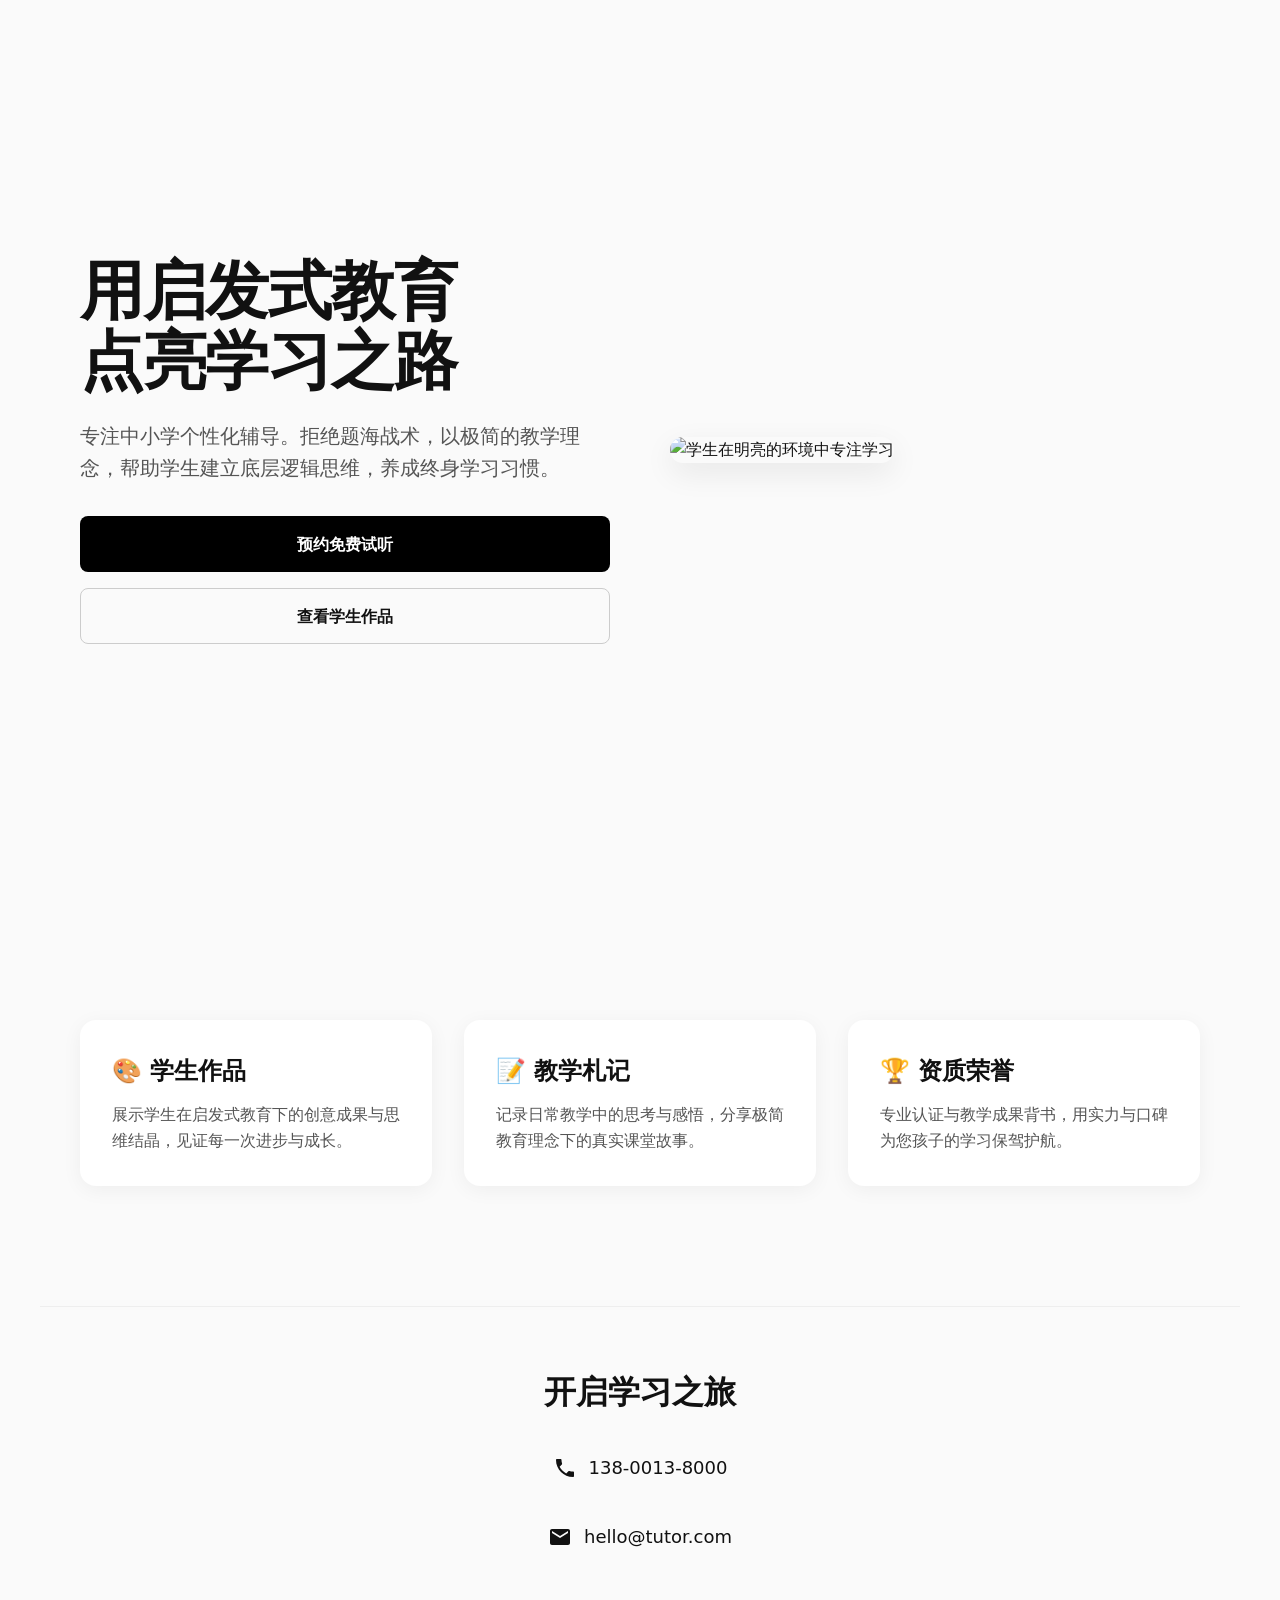
==== index.html @ 78c519bf "Update stylesheet link to use css/style.css" ====
<!DOCTYPE html>
<html lang="zh-CN">
<head>
    <meta charset="UTF-8">
    <meta name="viewport" content="width=device-width, initial-scale=1.0">
    <title>极简风家教介绍</title>
    <!-- 引入外部 CSS 文件 -->
    <link rel="stylesheet" href="css/style.css">
</head>
<body>

    <!-- 1. 首屏 Hero 区 -->
    <header class="hero">
        <div class="hero-content">
            <h1 class="hero-title">用启发式教育<br>点亮学习之路</h1>
            <p class="hero-subtitle">专注中小学个性化辅导。拒绝题海战术，以极简的教学理念，帮助学生建立底层逻辑思维，养成终身学习习惯。</p>
            <div class="cta-group">
                <a href="#contact" class="btn btn-primary">预约免费试听</a>
                <a href="#works" class="btn btn-secondary">查看学生作品</a>
            </div>
        </div>
        <div class="hero-image">
            <img src="https://images.unsplash.com/photo-1522202176988-66273c2fd55f?auto=format&fit=crop&w=800&q=80" alt="学生在明亮的环境中专注学习" loading="eager">
        </div>
    </header>

    <!-- 2. 功能区 (3个卡片) -->
    <section class="features">
        <a href="#" class="card">
            <h3>🎨 学生作品</h3>
            <p>展示学生在启发式教育下的创意成果与思维结晶，见证每一次进步与成长。</p>
        </a>
        <a href="#" class="card">
            <h3>📝 教学札记</h3>
            <p>记录日常教学中的思考与感悟，分享极简教育理念下的真实课堂故事。</p>
        </a>
        <a href="#" class="card">
            <h3>🏆 资质荣誉</h3>
            <p>专业认证与教学成果背书，用实力与口碑为您孩子的学习保驾护航。</p>
        </a>
    </section>

    <!-- 3. 底部联系方式 -->
    <footer id="contact" class="contact-footer">
        <h2>开启学习之旅</h2>
        <div class="contact-links">
            <!-- 电话一键拨打 -->
            <a href="tel:+8613800138000" class="contact-link">
                <svg viewBox="0 0 24 24"><path d="M6.62 10.79c1.44 2.83 3.76 5.14 6.59 6.59l2.2-2.2c.27-.27.67-.36 1.02-.24 1.12.37 2.33.57 3.57.57.55 0 1 .45 1 1V20c0 .55-.45 1-1 1-9.39 0-17-7.61-17-17 0-.55.45-1 1-1h3.5c.55 0 1 .45 1 1 0 1.25.2 2.45.57 3.57.11.35.03.74-.25 1.02l-2.2 2.2z"/></svg>
                138-0013-8000
            </a>
            <!-- 邮箱一键发送 -->
            <a href="mailto:hello@tutor.com" class="contact-link">
                <svg viewBox="0 0 24 24"><path d="M20 4H4c-1.1 0-1.99.9-1.99 2L2 18c0 1.1.9 2 2 2h16c1.1 0 2-.9 2-2V6c0-1.1-.9-2-2-2zm0 4l-8 5-8-5V6l8 5 8-5v2z"/></svg>
                hello@tutor.com
            </a>
        </div>
    </footer>

</body>
</html>
---- css/style.css ----
/* =========================================
   1. 全局基础与 Design Tokens
   ========================================= */
:root {
    --color-bg: #FAFAFA;
    --color-text-main: #111111;
    --color-text-sub: #555555;
    --color-cta: #000000;
    --color-cta-text: #FFFFFF;
    --max-width: 1200px;
}

* { margin: 0; padding: 0; box-sizing: border-box; }

body {
    background-color: var(--color-bg);
    color: var(--color-text-main);
    font-family: system-ui, -apple-system, BlinkMacSystemFont, 'Segoe UI', Roboto, sans-serif;
    line-height: 1.6;
    -webkit-font-smoothing: antialiased;
}

/* =========================================
   2. Hero 区布局 (CSS Grid)
   ========================================= */
.hero {
    max-width: var(--max-width);
    margin: 0 auto;
    padding: 60px 20px;
    display: grid;
    grid-template-columns: 1fr;
    gap: 40px;
    align-items: center;
    min-height: 100vh;
}

@media (min-width: 768px) {
    .hero {
        grid-template-columns: 1fr 1fr;
        gap: 60px;
        padding: 120px 40px;
    }
    .hero-content { order: 1; }
    .hero-image { order: 2; }
}

/* =========================================
   3. 文字内容与排版
   ========================================= */
.hero-content { display: flex; flex-direction: column; gap: 24px; }

.hero-title {
    font-size: clamp(36px, 5vw, 64px);
    font-weight: 700;
    line-height: 1.1;
    letter-spacing: -0.02em;
}

.hero-subtitle {
    font-size: clamp(16px, 2vw, 20px);
    color: var(--color-text-sub);
    max-width: 500px;
}

/* =========================================
   4. CTA 按钮组
   ========================================= */
.cta-group { display: flex; flex-direction: column; gap: 16px; margin-top: 8px; }

.btn {
    display: inline-flex; align-items: center; justify-content: center;
    height: 56px; padding: 0 32px; border-radius: 8px;
    font-size: 16px; font-weight: 600; text-decoration: none;
    transition: opacity 0.2s ease, transform 0.2s ease; cursor: pointer; border: none;
}

.btn-primary { background-color: var(--color-cta); color: var(--color-cta-text); }
.btn-secondary { background-color: transparent; color: var(--color-text-main); border: 1px solid #CCCCCC; }

@media (hover: none) { .btn:active { transform: scale(0.98); opacity: 0.8; } }
@media (hover: hover) { .btn-primary:hover { opacity: 0.85; } .btn-secondary:hover { background-color: #F0F0F0; } }

/* =========================================
   5. 图像区域
   ========================================= */
.hero-image img {
    width: 100%; height: auto; border-radius: 16px;
    box-shadow: 0 10px 30px rgba(0, 0, 0, 0.08); object-fit: cover;
}

/* =========================================
   6. 功能区卡片 (Stripe 风格)
   ========================================= */
.features {
    max-width: var(--max-width);
    margin: 0 auto;
    padding: 80px 20px;
    display: grid;
    grid-template-columns: 1fr; /* 移动端单列 */
    gap: 24px;
}

@media (min-width: 768px) {
    .features {
        grid-template-columns: repeat(3, 1fr); /* 桌面端三列 */
        padding: 120px 40px;
        gap: 32px;
    }
}

.card {
    background: #FFFFFF;
    padding: 32px;
    border-radius: 16px;
    box-shadow: 0 4px 20px rgba(0, 0, 0, 0.05);
    transition: transform 0.3s ease, box-shadow 0.3s ease;
    text-decoration: none;
    color: inherit;
    display: block;
}

.card h3 { font-size: 24px; margin-bottom: 12px; }
.card p { color: var(--color-text-sub); font-size: 16px; line-height: 1.6; }

@media (hover: hover) {
    .card:hover { transform: translateY(-4px); box-shadow: 0 10px 30px rgba(0, 0, 0, 0.08); }
}

/* =========================================
   7. 底部联系方式
   ========================================= */
.contact-footer {
    max-width: var(--max-width);
    margin: 0 auto;
    padding: 60px 20px;
    text-align: center;
    border-top: 1px solid #EEEEEE;
}

.contact-footer h2 { font-size: 32px; margin-bottom: 24px; }

.contact-links { display: flex; flex-direction: column; gap: 16px; align-items: center; }

.contact-link {
    display: inline-flex; align-items: center; gap: 12px;
    font-size: 18px; color: var(--color-text-main); text-decoration: none;
    padding: 12px 24px; border-radius: 8px; transition: background 0.2s;
}

.contact-link:hover { background-color: #F0F0F0; }
.contact-link svg { width: 24px; height: 24px; fill: currentColor; }
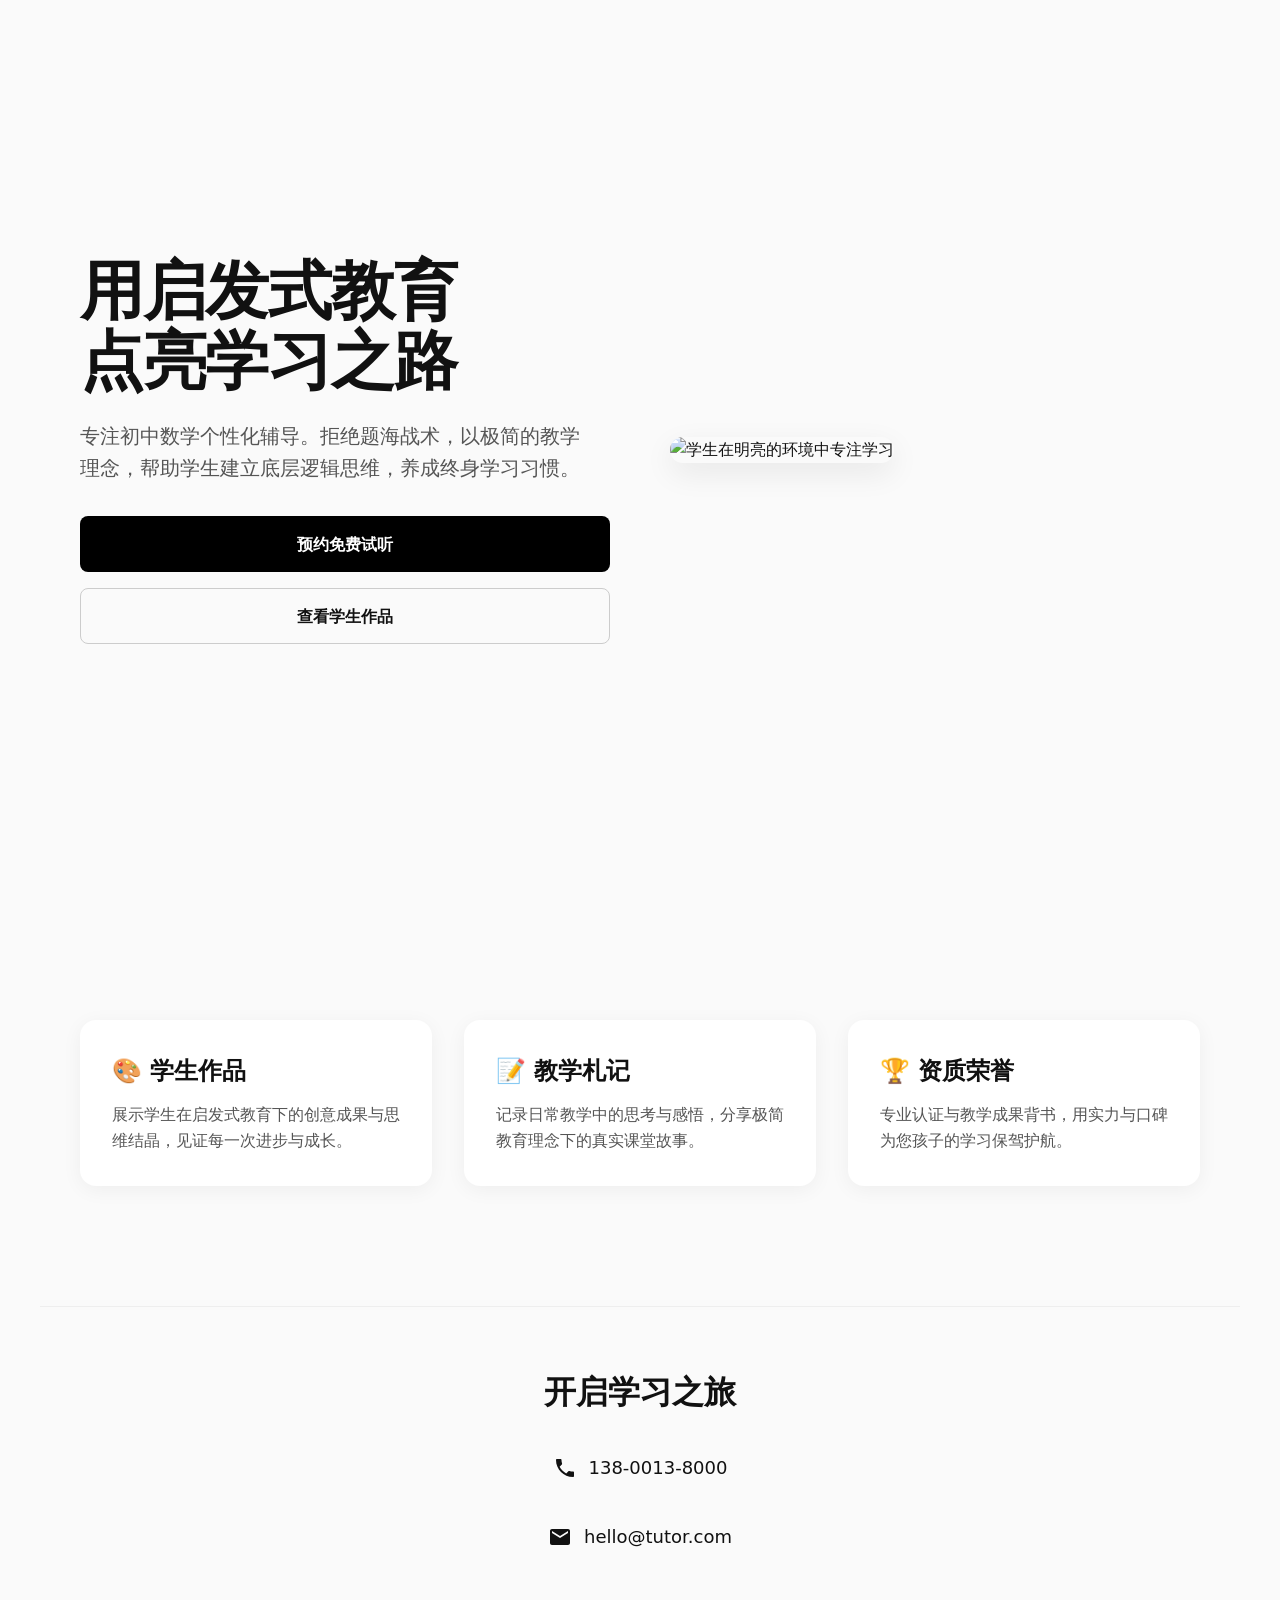
==== commit d33392ff: "Update hero subtitle for middle school math focus" ====
--- a/index.html
+++ b/index.html
@@ -13,7 +13,7 @@
     <header class="hero">
         <div class="hero-content">
             <h1 class="hero-title">用启发式教育<br>点亮学习之路</h1>
-            <p class="hero-subtitle">专注中小学个性化辅导。拒绝题海战术，以极简的教学理念，帮助学生建立底层逻辑思维，养成终身学习习惯。</p>
+            <p class="hero-subtitle">专注初中数学个性化辅导。拒绝题海战术，以极简的教学理念，帮助学生建立底层逻辑思维，养成终身学习习惯。</p>
             <div class="cta-group">
                 <a href="#contact" class="btn btn-primary">预约免费试听</a>
                 <a href="#works" class="btn btn-secondary">查看学生作品</a>
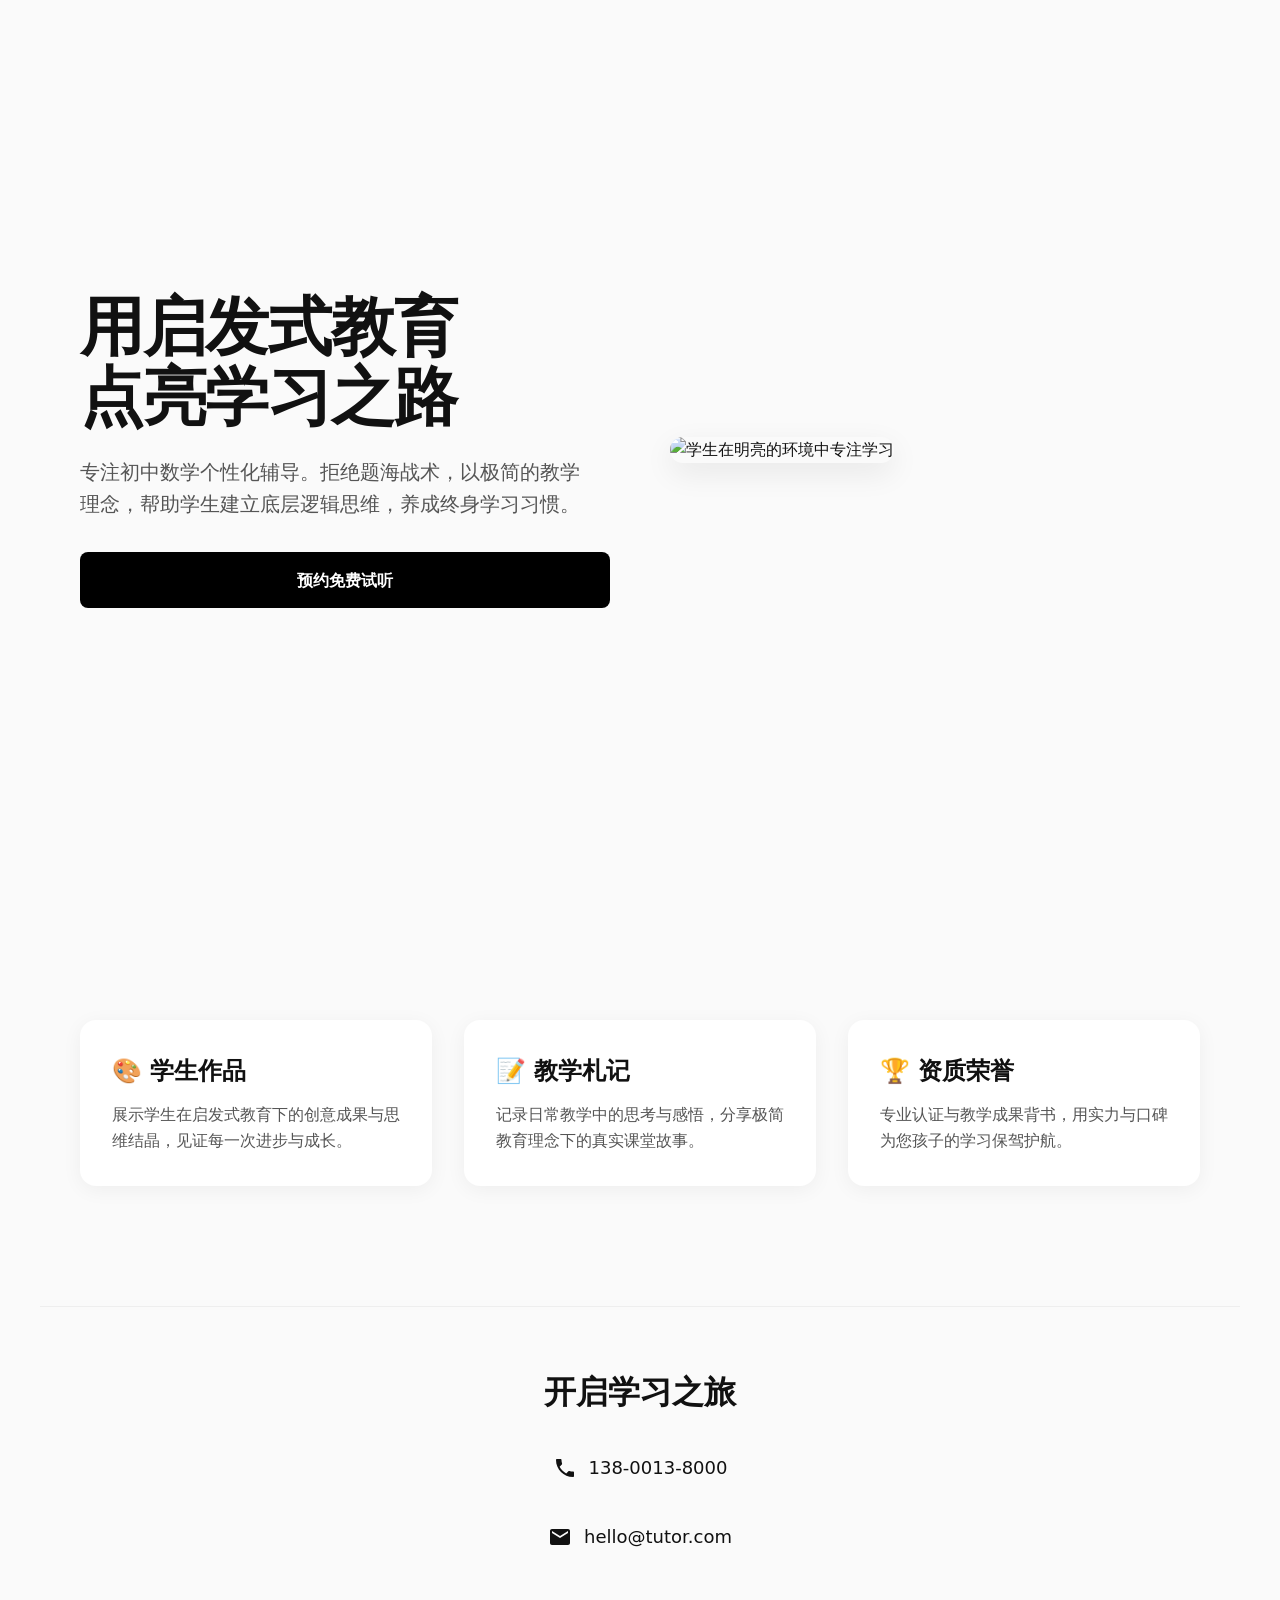
==== commit e954d800: "Update index.html" ====
--- a/index.html
+++ b/index.html
@@ -16,7 +16,6 @@
             <p class="hero-subtitle">专注初中数学个性化辅导。拒绝题海战术，以极简的教学理念，帮助学生建立底层逻辑思维，养成终身学习习惯。</p>
             <div class="cta-group">
                 <a href="#contact" class="btn btn-primary">预约免费试听</a>
-                <a href="#works" class="btn btn-secondary">查看学生作品</a>
             </div>
         </div>
         <div class="hero-image">
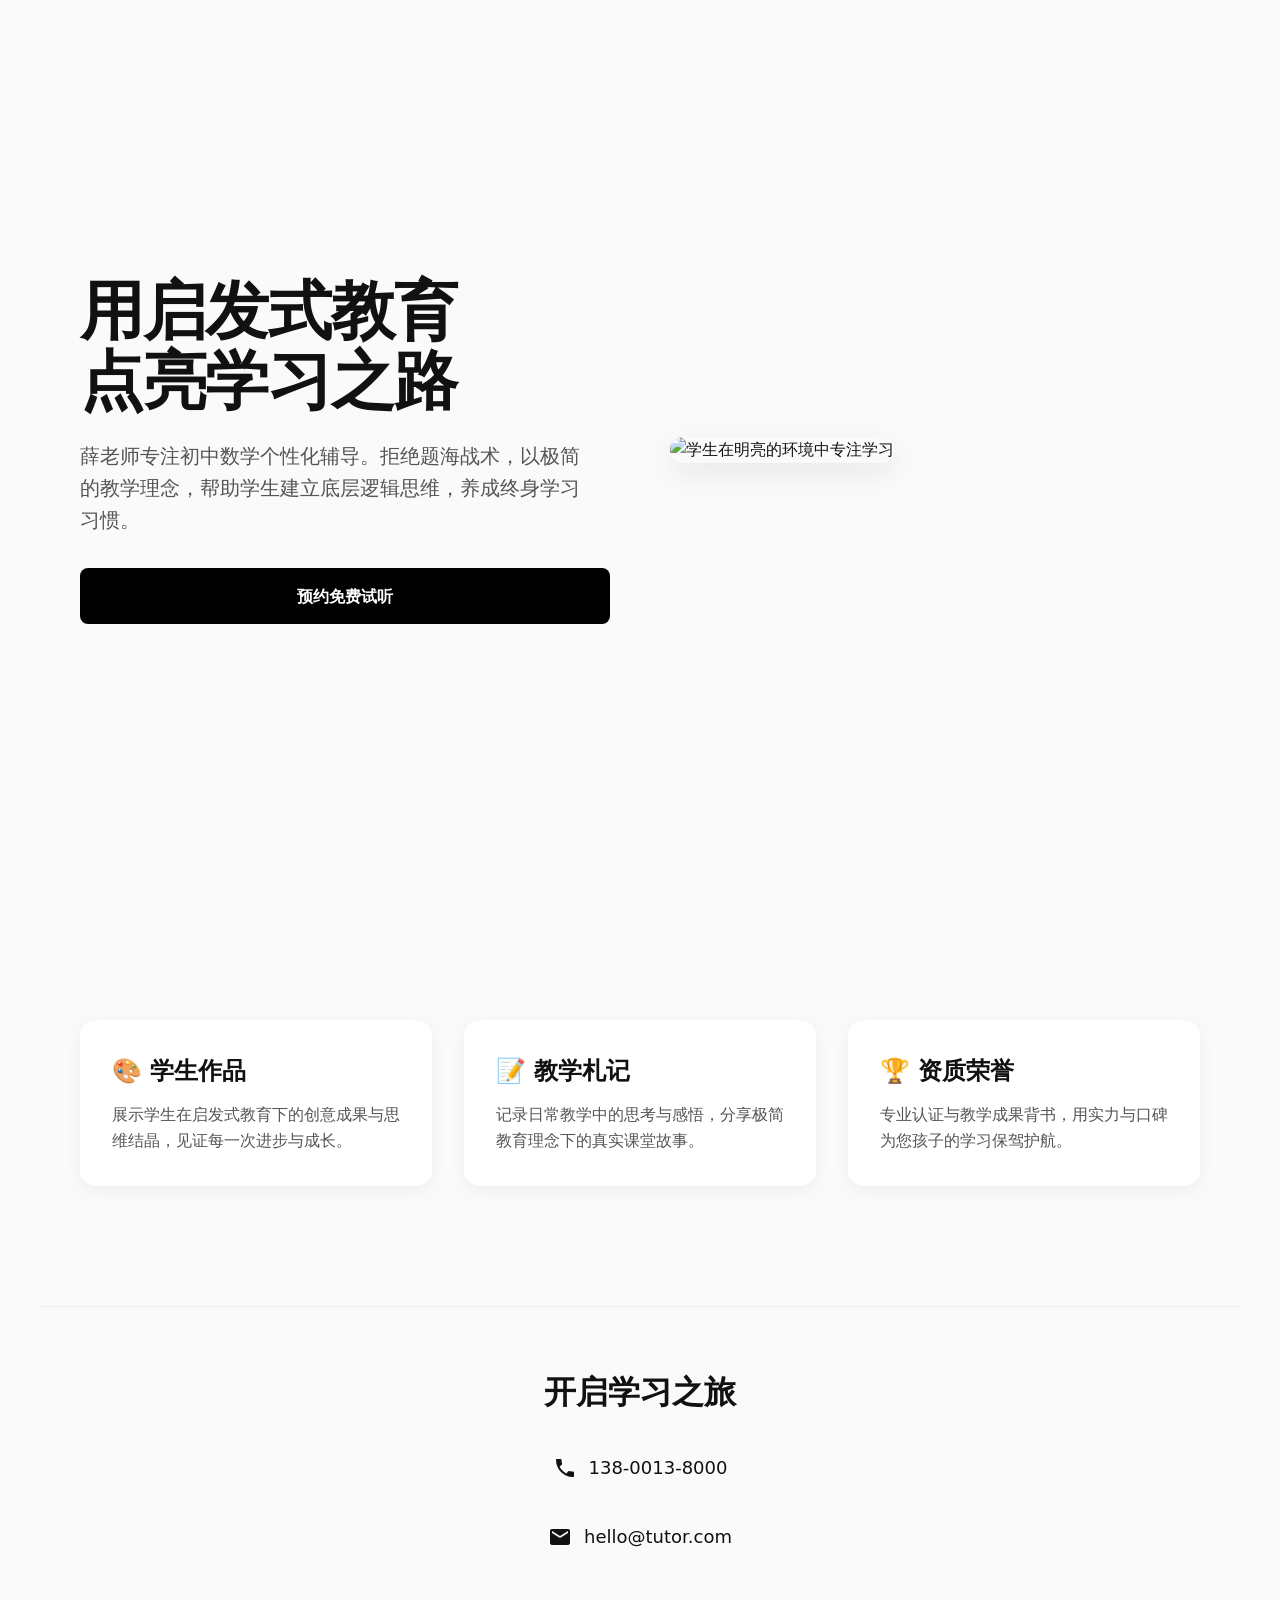
==== commit e01b6bfd: "Update title and subtitle in index.html" ====
--- a/index.html
+++ b/index.html
@@ -3,7 +3,7 @@
 <head>
     <meta charset="UTF-8">
     <meta name="viewport" content="width=device-width, initial-scale=1.0">
-    <title>极简风家教介绍</title>
+    <title>薛老师介绍</title>
     <!-- 引入外部 CSS 文件 -->
     <link rel="stylesheet" href="css/style.css">
 </head>
@@ -13,9 +13,9 @@
     <header class="hero">
         <div class="hero-content">
             <h1 class="hero-title">用启发式教育<br>点亮学习之路</h1>
-            <p class="hero-subtitle">专注初中数学个性化辅导。拒绝题海战术，以极简的教学理念，帮助学生建立底层逻辑思维，养成终身学习习惯。</p>
+            <p class="hero-subtitle">薛老师专注初中数学个性化辅导。拒绝题海战术，以极简的教学理念，帮助学生建立底层逻辑思维，养成终身学习习惯。</p>
             <div class="cta-group">
-                <a href="#contact" class="btn btn-primary">预约免费试听</a>
+                <a href="index.html#contact" class="btn btn-primary">预约免费试听</a>
             </div>
         </div>
         <div class="hero-image">
@@ -25,15 +25,15 @@
 
     <!-- 2. 功能区 (3个卡片) -->
     <section class="features">
-        <a href="#" class="card">
+        <a href="works.html" class="card">
             <h3>🎨 学生作品</h3>
             <p>展示学生在启发式教育下的创意成果与思维结晶，见证每一次进步与成长。</p>
         </a>
-        <a href="#" class="card">
+        <a href="notes.html" class="card">
             <h3>📝 教学札记</h3>
             <p>记录日常教学中的思考与感悟，分享极简教育理念下的真实课堂故事。</p>
         </a>
-        <a href="#" class="card">
+        <a href="credentials.html" class="card">
             <h3>🏆 资质荣誉</h3>
             <p>专业认证与教学成果背书，用实力与口碑为您孩子的学习保驾护航。</p>
         </a>
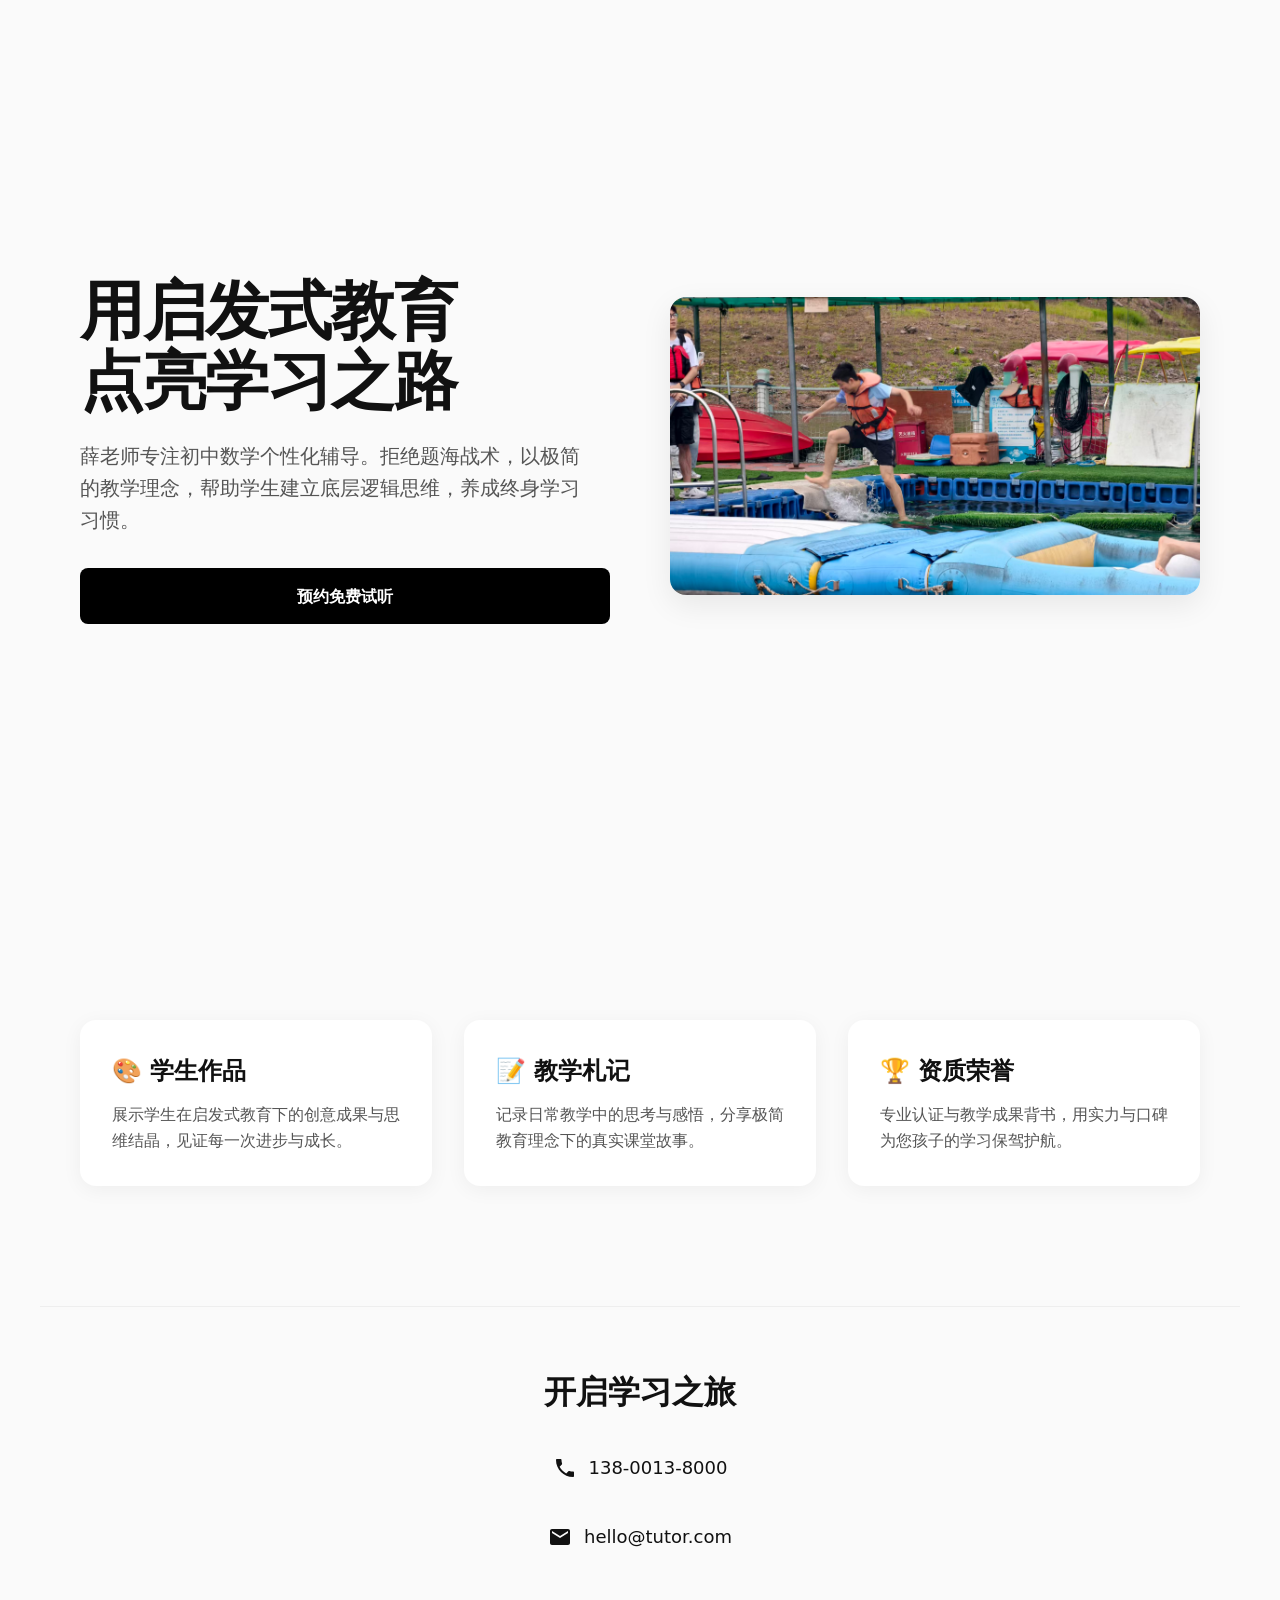
==== commit 68d82858: "Replace hero image with local photo" ====
--- a/index.html
+++ b/index.html
@@ -19,7 +19,7 @@
             </div>
         </div>
         <div class="hero-image">
-            <img src="https://images.unsplash.com/photo-1522202176988-66273c2fd55f?auto=format&fit=crop&w=800&q=80" alt="学生在明亮的环境中专注学习" loading="eager">
+            <img src="images/薛老师首页照片.jpg" alt="薛老师首页照片" loading="eager">
         </div>
     </header>
 
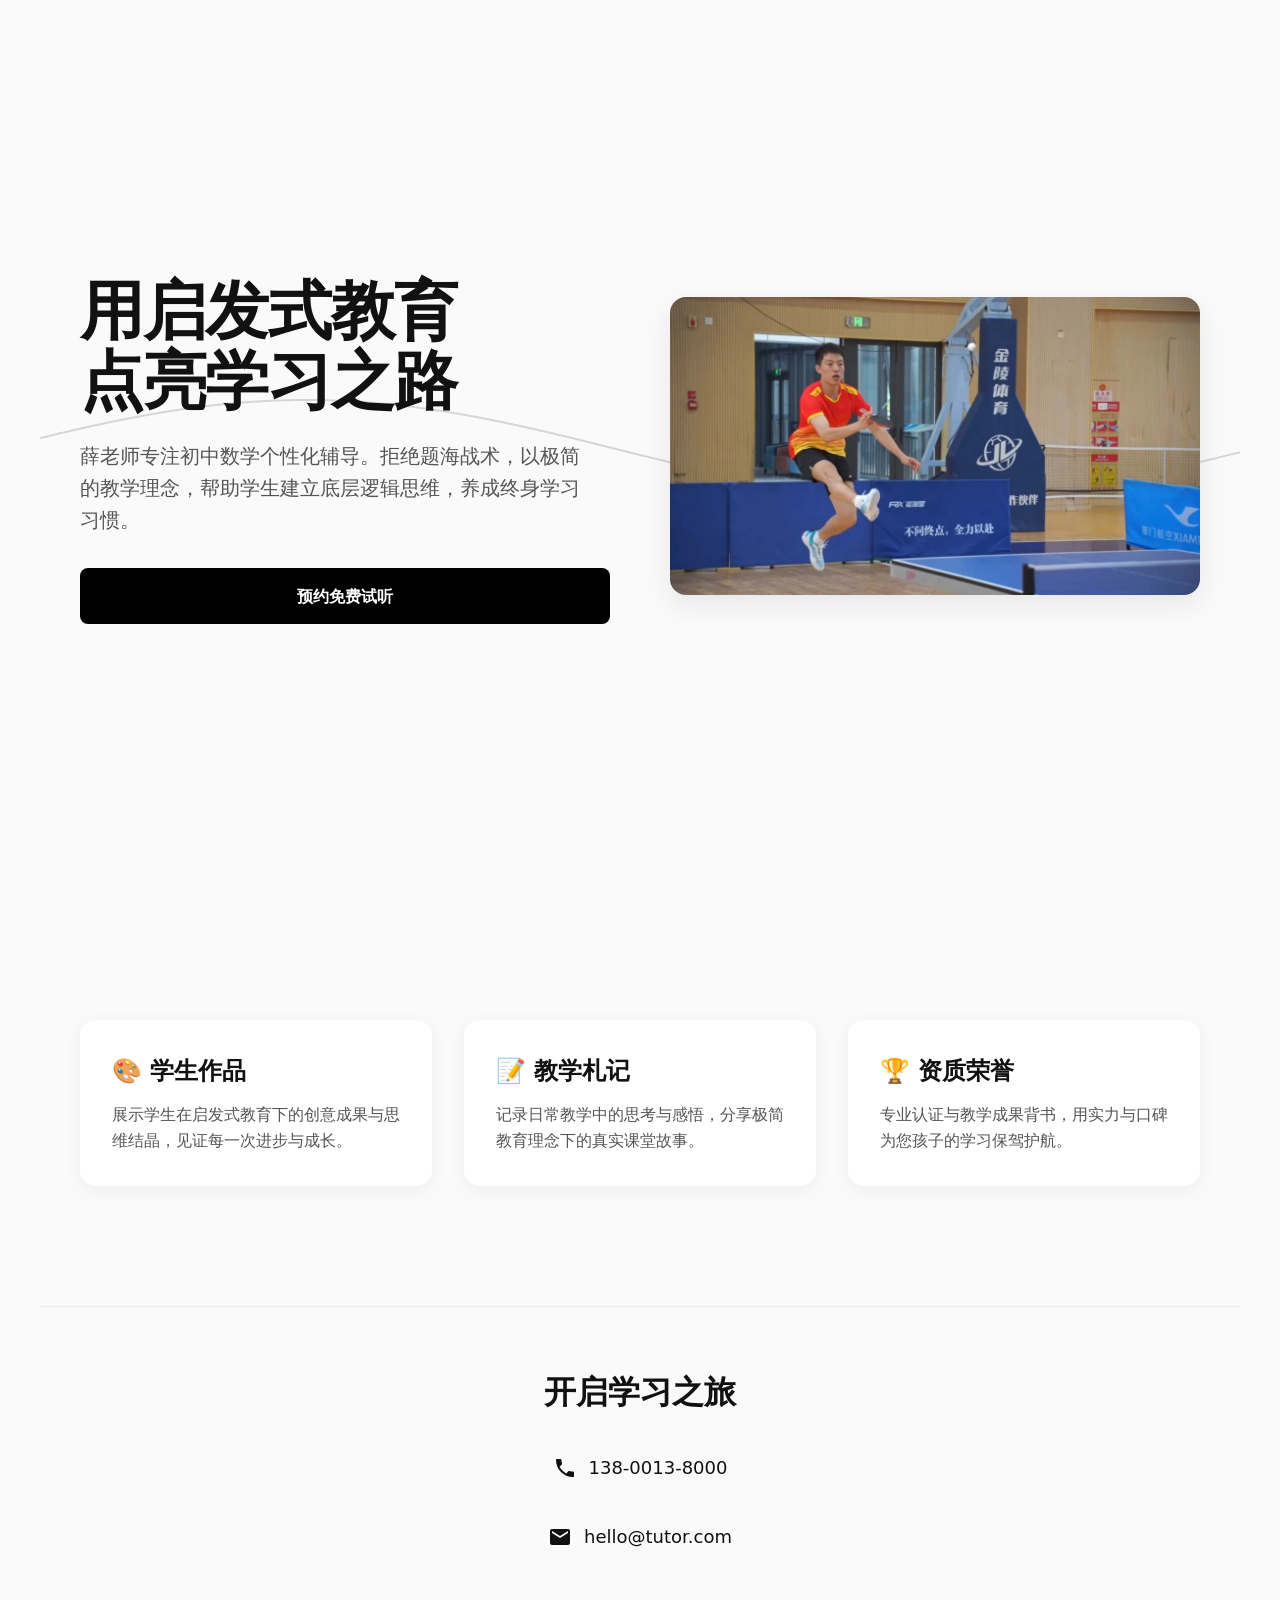
==== commit 5d810dbb: "feat: add hero canvas animation" ====
--- a/index.html
+++ b/index.html
@@ -11,6 +11,8 @@
 
     <!-- 1. 首屏 Hero 区 -->
     <header class="hero">
+        <!-- 新增：函数动画画布 -->
+        <canvas id="hero-canvas" class="hero-canvas"></canvas>
         <div class="hero-content">
             <h1 class="hero-title">用启发式教育<br>点亮学习之路</h1>
             <p class="hero-subtitle">薛老师专注初中数学个性化辅导。拒绝题海战术，以极简的教学理念，帮助学生建立底层逻辑思维，养成终身学习习惯。</p>
@@ -56,5 +58,50 @@
         </div>
     </footer>
 
+<!-- 新增：原生 JS 函数动画逻辑 -->
+<script>
+    const canvas = document.getElementById('hero-canvas');
+    const ctx = canvas.getContext('2d');
+    let animationFrameId;
+    let mouseX = 0, mouseY = 0;
+
+    // 初始化与窗口大小自适应
+    function resizeCanvas() {
+        canvas.width = canvas.offsetWidth;
+        canvas.height = canvas.offsetHeight;
+    }
+    window.addEventListener('resize', resizeCanvas);
+    resizeCanvas();
+
+    // 监听鼠标移动，增加交互感
+    document.querySelector('.hero').addEventListener('mousemove', (e) => {
+        mouseX = e.clientX / window.innerWidth;
+        mouseY = e.clientY / window.innerHeight;
+    });
+
+    // 核心绘制逻辑
+    function drawWave(time) {
+        ctx.clearRect(0, 0, canvas.width, canvas.height);
+        ctx.beginPath();
+        ctx.lineWidth = 2;
+        ctx.strokeStyle = '#111111'; // 线条颜色，可根据主题修改
+
+        const amplitude = 50 + mouseY * 50; // 鼠标Y轴控制波浪起伏
+        const frequency = 0.005 + mouseX * 0.01; // 鼠标X轴控制波浪密集度
+        const speed = time * 0.002;
+
+        for (let x = 0; x <= canvas.width; x++) {
+            const y = canvas.height / 2 + Math.sin(x * frequency + speed) * amplitude;
+            if (x === 0) ctx.moveTo(x, y);
+            else ctx.lineTo(x, y);
+        }
+        ctx.stroke();
+        animationFrameId = requestAnimationFrame(drawWave);
+    }
+
+    // 启动动画
+    drawWave(0);
+</script>
+
 </body>
 </html>
--- a/css/style.css
+++ b/css/style.css
@@ -149,3 +149,28 @@
 
 .contact-link:hover { background-color: #F0F0F0; }
 .contact-link svg { width: 24px; height: 24px; fill: currentColor; }
+
+/* =========================================
+   8. Hero 区函数动画背景
+   ========================================= */
+.hero {
+    position: relative; /* 为 Canvas 绝对定位提供基准 */
+    overflow: hidden;   /* 隐藏超出边界的线条 */
+}
+
+.hero-canvas {
+    position: absolute;
+    top: 0;
+    left: 0;
+    width: 100%;
+    height: 100%;
+    z-index: 0;         /* 置于文字和图片底层 */
+    opacity: 0.15;      /* 保持极简风，降低线条透明度 */
+    pointer-events: none; /* 防止遮挡文字和按钮的点击 */
+}
+
+/* 确保动画背景上的文字和按钮在最上层 */
+.hero-content, .hero-image {
+    position: relative;
+    z-index: 1;
+}
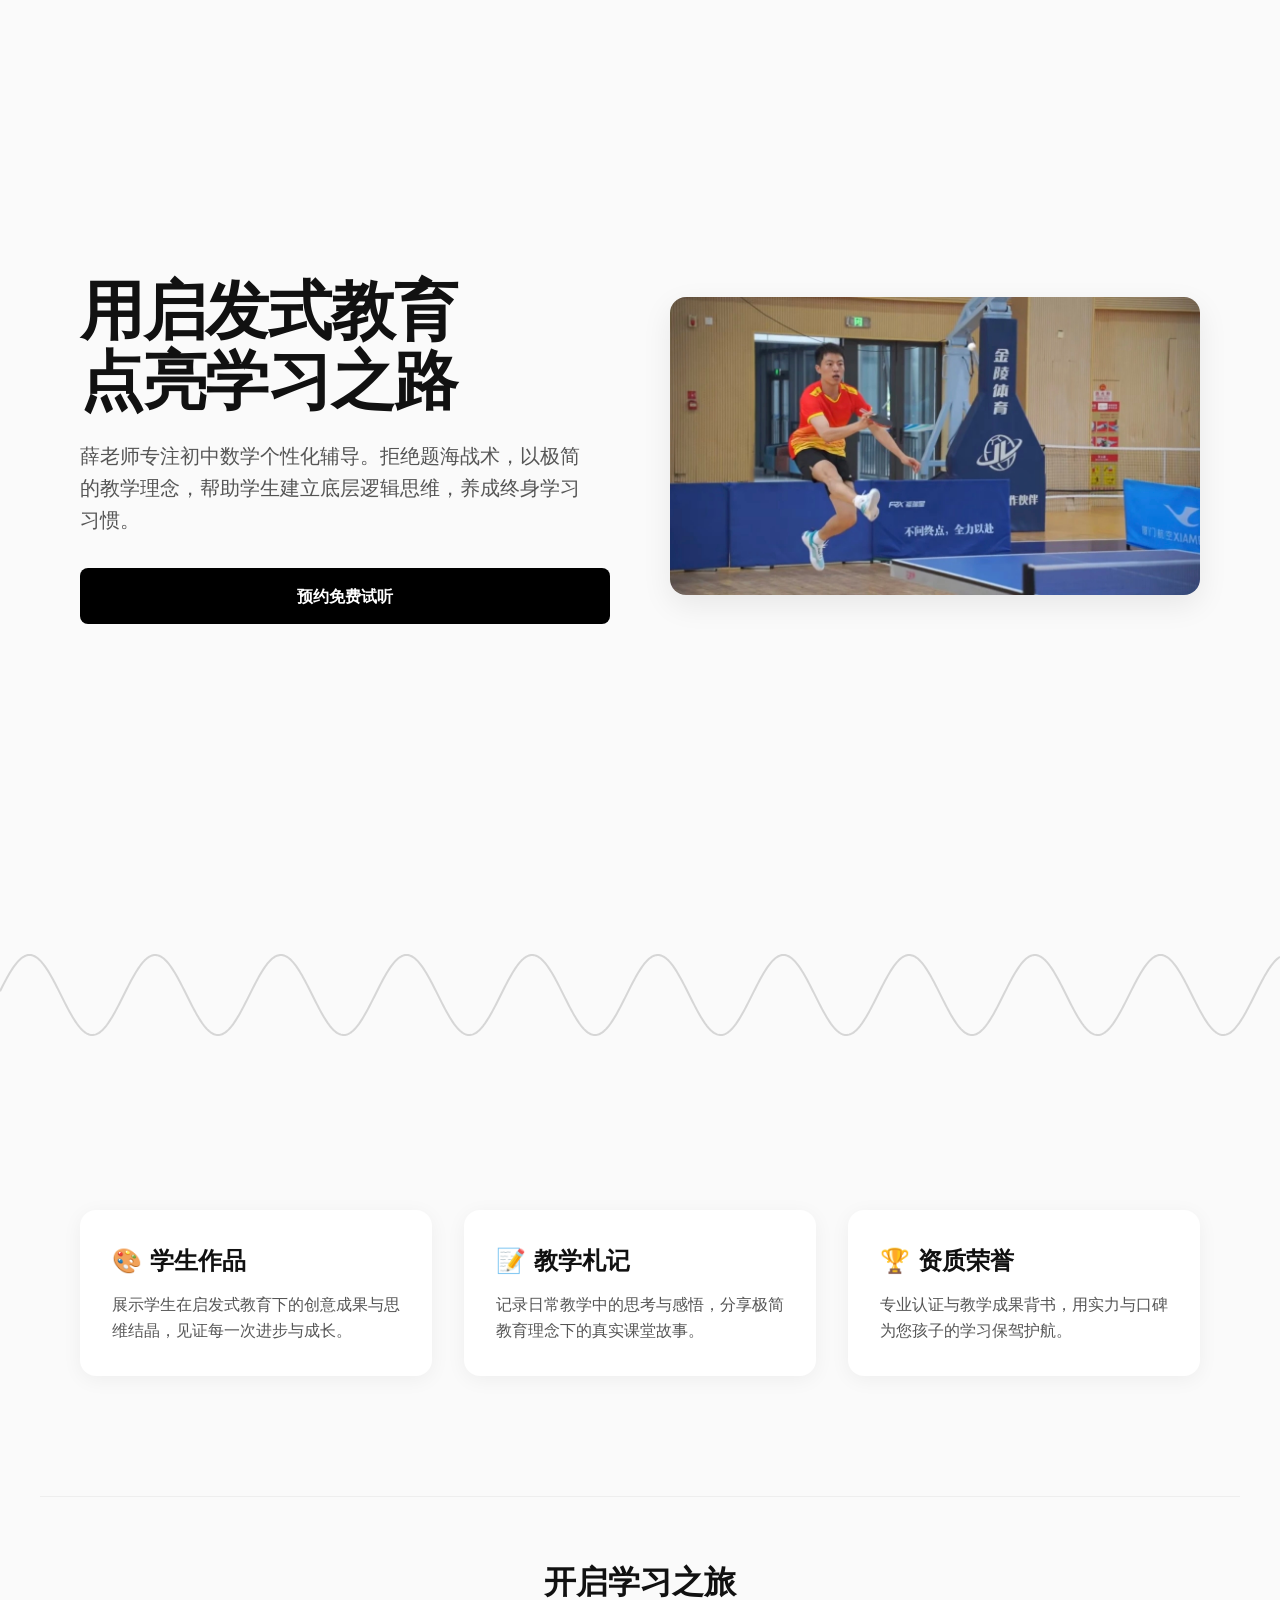
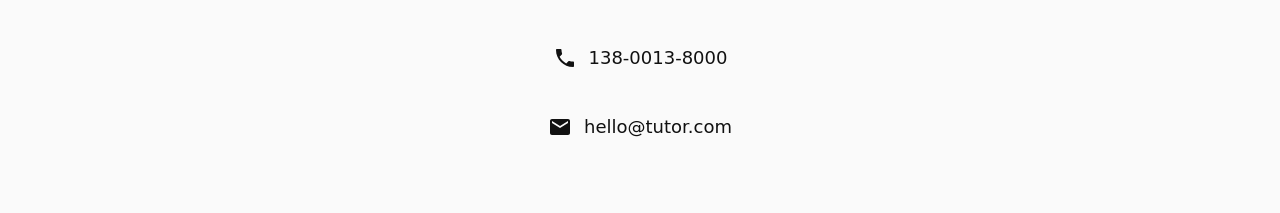
==== commit b62e519a: "add canvas" ====
--- a/index.html
+++ b/index.html
@@ -11,8 +11,6 @@
 
     <!-- 1. 首屏 Hero 区 -->
     <header class="hero">
-        <!-- 新增：函数动画画布 -->
-        <canvas id="hero-canvas" class="hero-canvas"></canvas>
         <div class="hero-content">
             <h1 class="hero-title">用启发式教育<br>点亮学习之路</h1>
             <p class="hero-subtitle">薛老师专注初中数学个性化辅导。拒绝题海战术，以极简的教学理念，帮助学生建立底层逻辑思维，养成终身学习习惯。</p>
@@ -24,6 +22,11 @@
             <img src="images/薛老师首页照片.jpg" alt="薛老师首页照片" loading="eager">
         </div>
     </header>
+
+    <!-- 新增：区块过渡函数动画 -->
+    <div class="wave-divider">
+        <canvas id="hero-canvas"></canvas>
+    </div>
 
     <!-- 2. 功能区 (3个卡片) -->
     <section class="features">
@@ -86,8 +89,8 @@
         ctx.lineWidth = 2;
         ctx.strokeStyle = '#111111'; // 线条颜色，可根据主题修改
 
-        const amplitude = 50 + mouseY * 50; // 鼠标Y轴控制波浪起伏
-        const frequency = 0.005 + mouseX * 0.01; // 鼠标X轴控制波浪密集度
+        const amplitude = 40 + mouseY * 50; // 鼠标Y轴控制波浪起伏
+        const frequency = 0.05 + mouseX * 0.1; // 鼠标X轴控制波浪密集度
         const speed = time * 0.002;
 
         for (let x = 0; x <= canvas.width; x++) {
--- a/css/style.css
+++ b/css/style.css
@@ -151,26 +151,22 @@
 .contact-link svg { width: 24px; height: 24px; fill: currentColor; }
 
 /* =========================================
-   8. Hero 区函数动画背景
+   8. 区块过渡函数动画样式
    ========================================= */
-.hero {
-    position: relative; /* 为 Canvas 绝对定位提供基准 */
+.wave-divider {
+    position: relative;
+    width: 100%;
+    height: 150px;      /* 控制波浪区域的整体高度 */
     overflow: hidden;   /* 隐藏超出边界的线条 */
+    opacity: 0.15;      /* 保持极简风，降低线条透明度 */
+    pointer-events: none; /* 防止遮挡页面的正常点击 */
+    margin: 20px 0;     /* 与上下区块保持一点间距 */
 }
 
-.hero-canvas {
+.wave-divider canvas {
     position: absolute;
     top: 0;
     left: 0;
     width: 100%;
     height: 100%;
-    z-index: 0;         /* 置于文字和图片底层 */
-    opacity: 0.15;      /* 保持极简风，降低线条透明度 */
-    pointer-events: none; /* 防止遮挡文字和按钮的点击 */
 }
-
-/* 确保动画背景上的文字和按钮在最上层 */
-.hero-content, .hero-image {
-    position: relative;
-    z-index: 1;
-}
